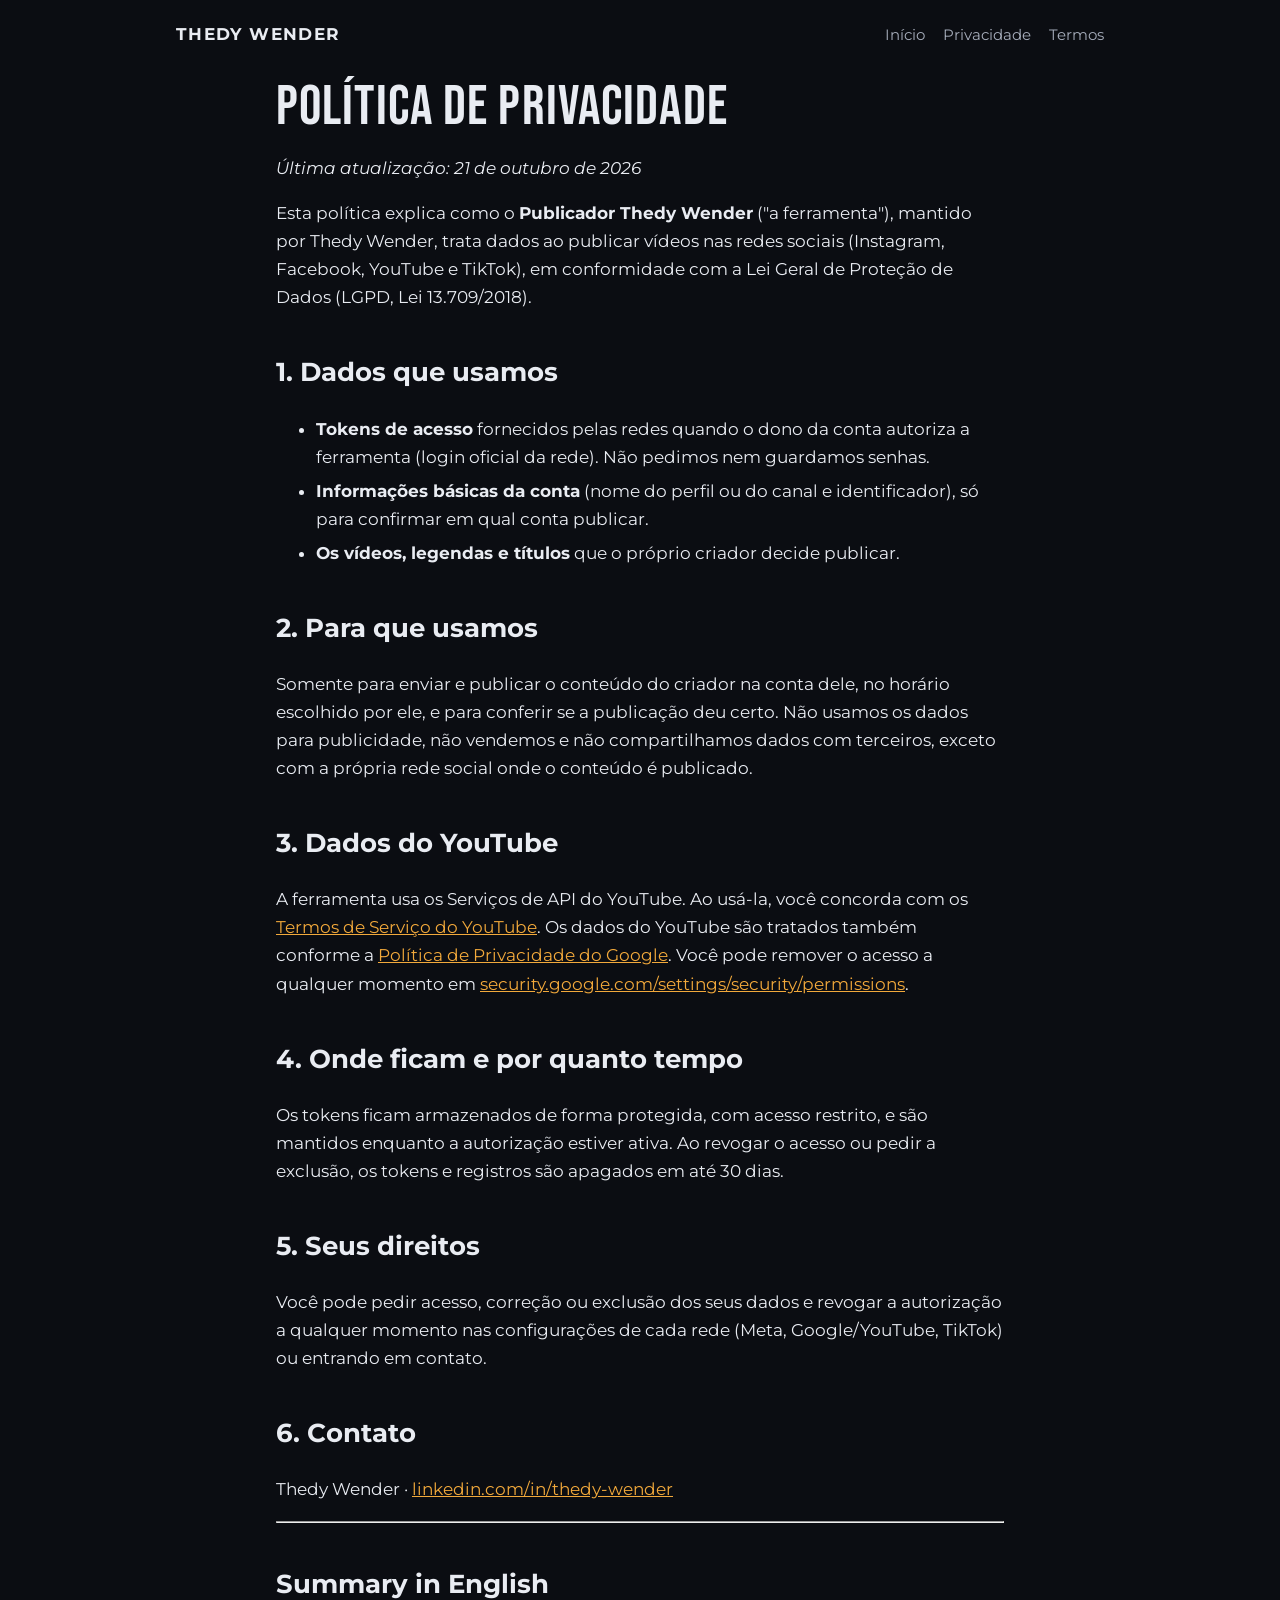
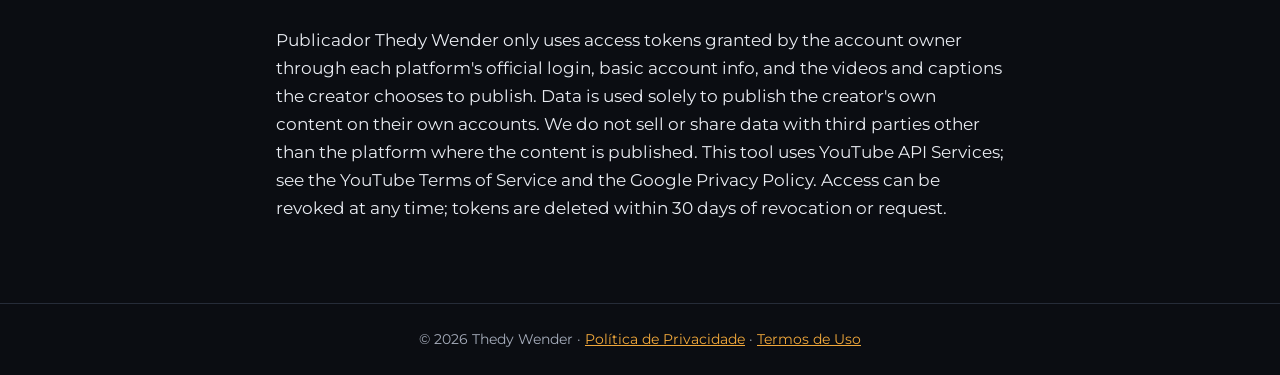
==== privacidade.html @ 7193b009 "Site do Publicador: início, privacidade, termos e callback do TikTok Co-Authored-By: Claude Opus 5.5" ====
<!doctype html><html lang="pt-BR"><head><meta charset="utf-8"><meta name="viewport" content="width=device-width,initial-scale=1"><link rel="preconnect" href="https://fonts.googleapis.com"><link href="https://fonts.googleapis.com/css2?family=Bebas+Neue&family=Montserrat:wght@400;600;700&display=swap" rel="stylesheet"><link rel="stylesheet" href="/estilo.css"><title>Política de Privacidade</title></head><body>
<header class="topo"><b>THEDY WENDER</b><nav><a href="/">Início</a><a href="/privacidade.html">Privacidade</a><a href="/termos.html">Termos</a></nav></header>
<main class="doc"><h1>Política de Privacidade</h1>
<p><em>Última atualização: 21 de outubro de 2026</em></p>
<p>Esta política explica como o <b>Publicador Thedy Wender</b> ("a ferramenta"), mantido por Thedy Wender, trata dados ao publicar vídeos nas redes sociais (Instagram, Facebook, YouTube e TikTok), em conformidade com a Lei Geral de Proteção de Dados (LGPD, Lei 13.709/2018).</p>
<h2>1. Dados que usamos</h2>
<ul><li><b>Tokens de acesso</b> fornecidos pelas redes quando o dono da conta autoriza a ferramenta (login oficial da rede). Não pedimos nem guardamos senhas.</li>
<li><b>Informações básicas da conta</b> (nome do perfil ou do canal e identificador), só para confirmar em qual conta publicar.</li>
<li><b>Os vídeos, legendas e títulos</b> que o próprio criador decide publicar.</li></ul>
<h2>2. Para que usamos</h2>
<p>Somente para enviar e publicar o conteúdo do criador na conta dele, no horário escolhido por ele, e para conferir se a publicação deu certo. Não usamos os dados para publicidade, não vendemos e não compartilhamos dados com terceiros, exceto com a própria rede social onde o conteúdo é publicado.</p>
<h2>3. Dados do YouTube</h2>
<p>A ferramenta usa os Serviços de API do YouTube. Ao usá-la, você concorda com os <a href="https://www.youtube.com/t/terms">Termos de Serviço do YouTube</a>. Os dados do YouTube são tratados também conforme a <a href="https://policies.google.com/privacy">Política de Privacidade do Google</a>. Você pode remover o acesso a qualquer momento em <a href="https://security.google.com/settings/security/permissions">security.google.com/settings/security/permissions</a>.</p>
<h2>4. Onde ficam e por quanto tempo</h2>
<p>Os tokens ficam armazenados de forma protegida, com acesso restrito, e são mantidos enquanto a autorização estiver ativa. Ao revogar o acesso ou pedir a exclusão, os tokens e registros são apagados em até 30 dias.</p>
<h2>5. Seus direitos</h2>
<p>Você pode pedir acesso, correção ou exclusão dos seus dados e revogar a autorização a qualquer momento nas configurações de cada rede (Meta, Google/YouTube, TikTok) ou entrando em contato.</p>
<h2>6. Contato</h2>
<p>Thedy Wender · <a href="https://www.linkedin.com/in/thedy-wender">linkedin.com/in/thedy-wender</a></p>
<hr><h2>Summary in English</h2>
<p>Publicador Thedy Wender only uses access tokens granted by the account owner through each platform's official login, basic account info, and the videos and captions the creator chooses to publish. Data is used solely to publish the creator's own content on their own accounts. We do not sell or share data with third parties other than the platform where the content is published. This tool uses YouTube API Services; see the YouTube Terms of Service and the Google Privacy Policy. Access can be revoked at any time; tokens are deleted within 30 days of revocation or request.</p>
</main>
<footer>© 2026 Thedy Wender · <a href="/privacidade.html">Política de Privacidade</a> · <a href="/termos.html">Termos de Uso</a></footer></body></html>
---- estilo.css ----
:root{--fundo:#0b0d12;--card:#141821;--texto:#e9ecf2;--suave:#a6adbb;--ambar:#f2a93b;--borda:#262c38}
*{box-sizing:border-box}
body{margin:0;background:var(--fundo);color:var(--texto);font:17px/1.65 "Montserrat",system-ui,sans-serif}
a{color:var(--ambar)}
.topo{display:flex;justify-content:space-between;align-items:center;max-width:960px;margin:0 auto;padding:20px 16px}
.topo b{letter-spacing:.08em}
.topo nav a{margin-left:18px;color:var(--suave);text-decoration:none;font-size:15px}
main{max-width:960px;margin:0 auto;padding:0 16px 64px}
.heroi{padding:56px 0 32px}
.heroi small{color:var(--ambar);letter-spacing:.18em;text-transform:uppercase;font-weight:600}
h1{font-family:"Bebas Neue",sans-serif;font-weight:400;font-size:clamp(44px,8vw,78px);line-height:1;margin:12px 0 18px;letter-spacing:.02em}
h2{margin-top:40px}
.heroi p{color:var(--suave);max-width:640px;font-size:19px}
.grade{display:grid;grid-template-columns:repeat(auto-fit,minmax(230px,1fr));gap:16px;margin-top:28px}
.card{background:var(--card);border:1px solid var(--borda);border-radius:14px;padding:20px}
.card h3{margin:0 0 6px;font-size:18px}
.card p{margin:0;color:var(--suave);font-size:15px}
.redes{color:var(--suave)}
.doc{max-width:760px}
.doc h1{font-size:clamp(38px,6vw,56px)}
.doc li{margin:6px 0}
footer{border-top:1px solid var(--borda);color:var(--suave);font-size:14px;text-align:center;padding:24px 16px}
code{background:var(--card);padding:2px 6px;border-radius:6px;word-break:break-all}
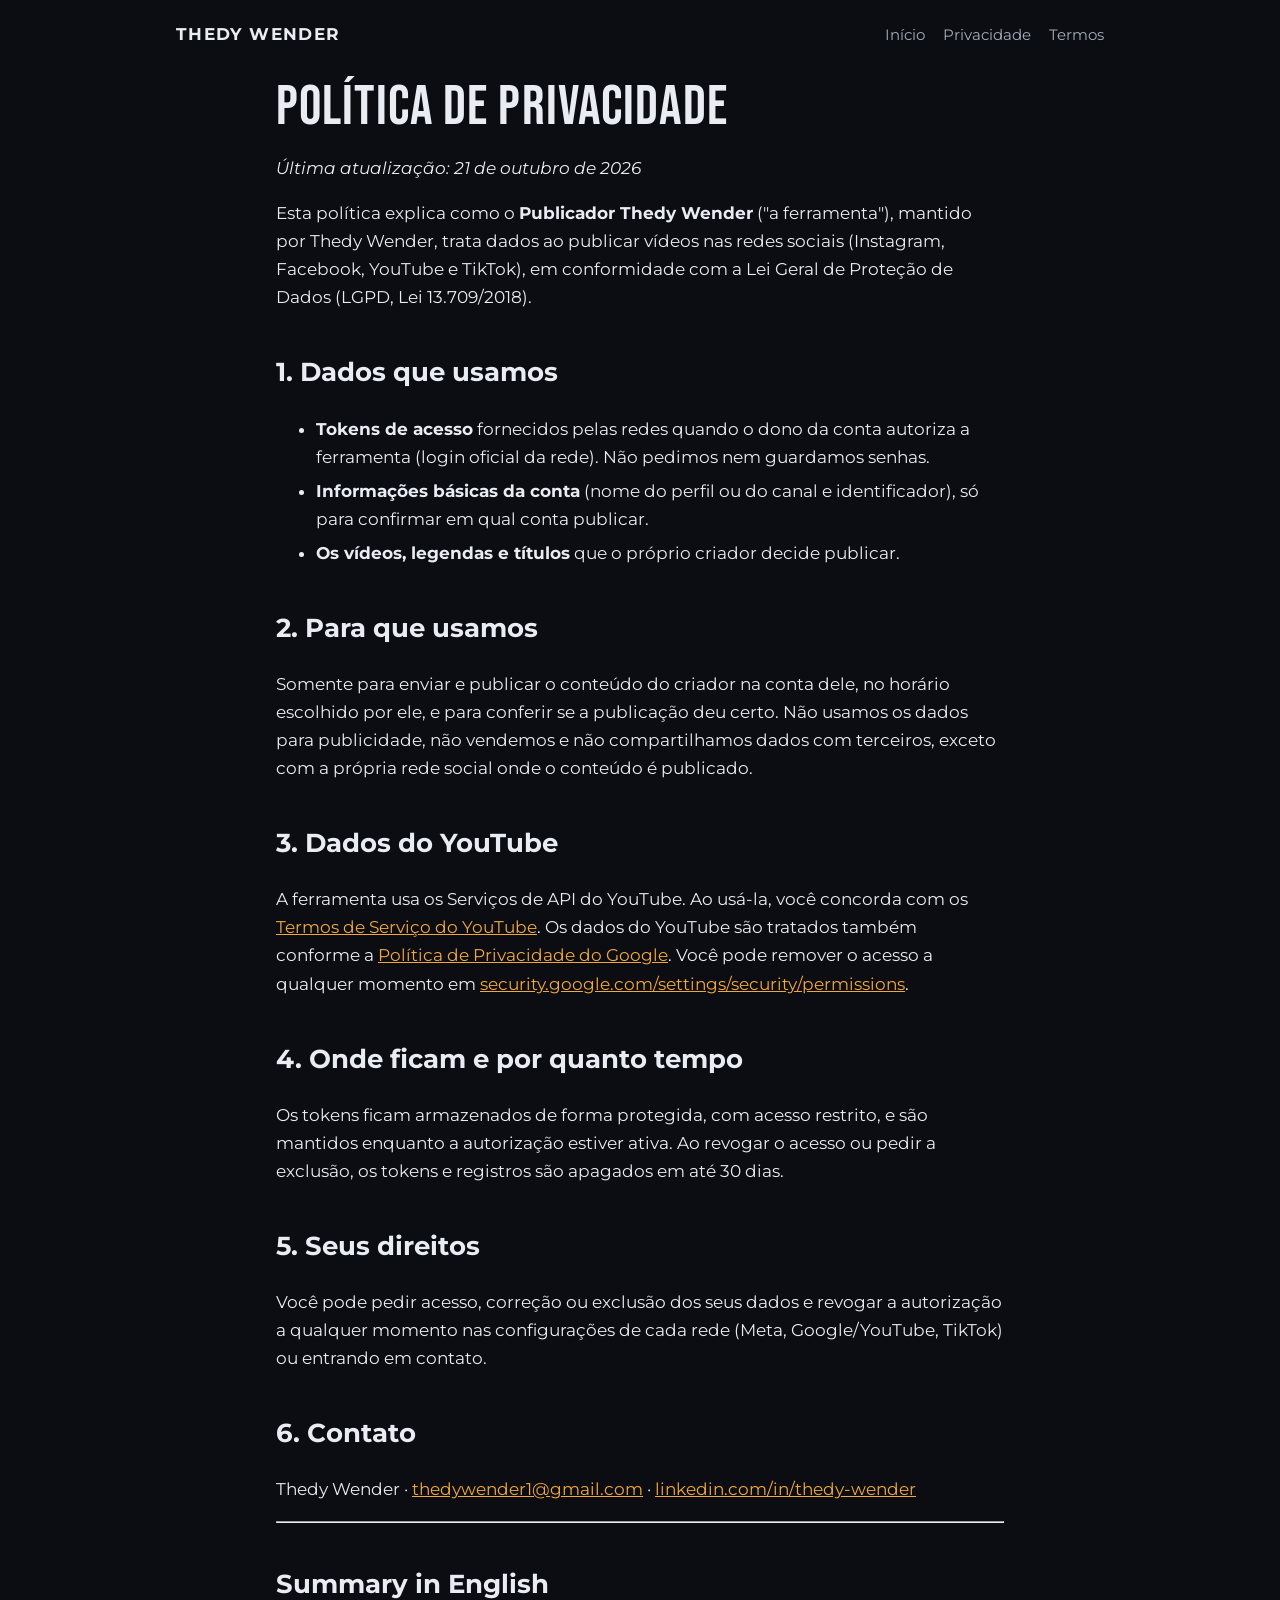
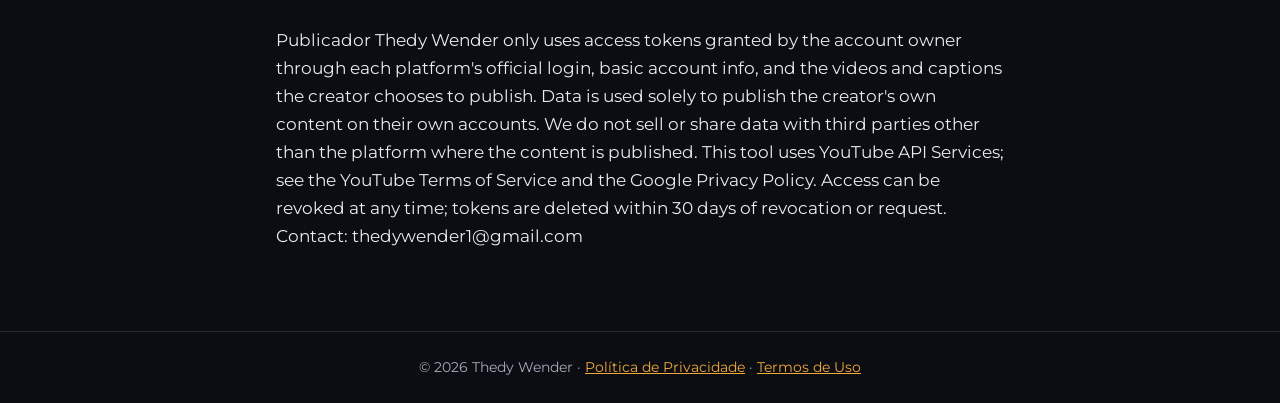
==== commit 461407e8: "Contato por e-mail Co-Authored-By: Claude Opus 5.5 <noreply@anthropic.com>" ====
--- a/privacidade.html
+++ b/privacidade.html
@@ -16,8 +16,8 @@
 <h2>5. Seus direitos</h2>
 <p>Você pode pedir acesso, correção ou exclusão dos seus dados e revogar a autorização a qualquer momento nas configurações de cada rede (Meta, Google/YouTube, TikTok) ou entrando em contato.</p>
 <h2>6. Contato</h2>
-<p>Thedy Wender · <a href="https://www.linkedin.com/in/thedy-wender">linkedin.com/in/thedy-wender</a></p>
+<p>Thedy Wender · <a href="mailto:thedywender1@gmail.com">thedywender1@gmail.com</a> · <a href="https://www.linkedin.com/in/thedy-wender">linkedin.com/in/thedy-wender</a></p>
 <hr><h2>Summary in English</h2>
-<p>Publicador Thedy Wender only uses access tokens granted by the account owner through each platform's official login, basic account info, and the videos and captions the creator chooses to publish. Data is used solely to publish the creator's own content on their own accounts. We do not sell or share data with third parties other than the platform where the content is published. This tool uses YouTube API Services; see the YouTube Terms of Service and the Google Privacy Policy. Access can be revoked at any time; tokens are deleted within 30 days of revocation or request.</p>
+<p>Publicador Thedy Wender only uses access tokens granted by the account owner through each platform's official login, basic account info, and the videos and captions the creator chooses to publish. Data is used solely to publish the creator's own content on their own accounts. We do not sell or share data with third parties other than the platform where the content is published. This tool uses YouTube API Services; see the YouTube Terms of Service and the Google Privacy Policy. Access can be revoked at any time; tokens are deleted within 30 days of revocation or request. Contact: thedywender1@gmail.com</p>
 </main>
 <footer>© 2026 Thedy Wender · <a href="/privacidade.html">Política de Privacidade</a> · <a href="/termos.html">Termos de Uso</a></footer></body></html>
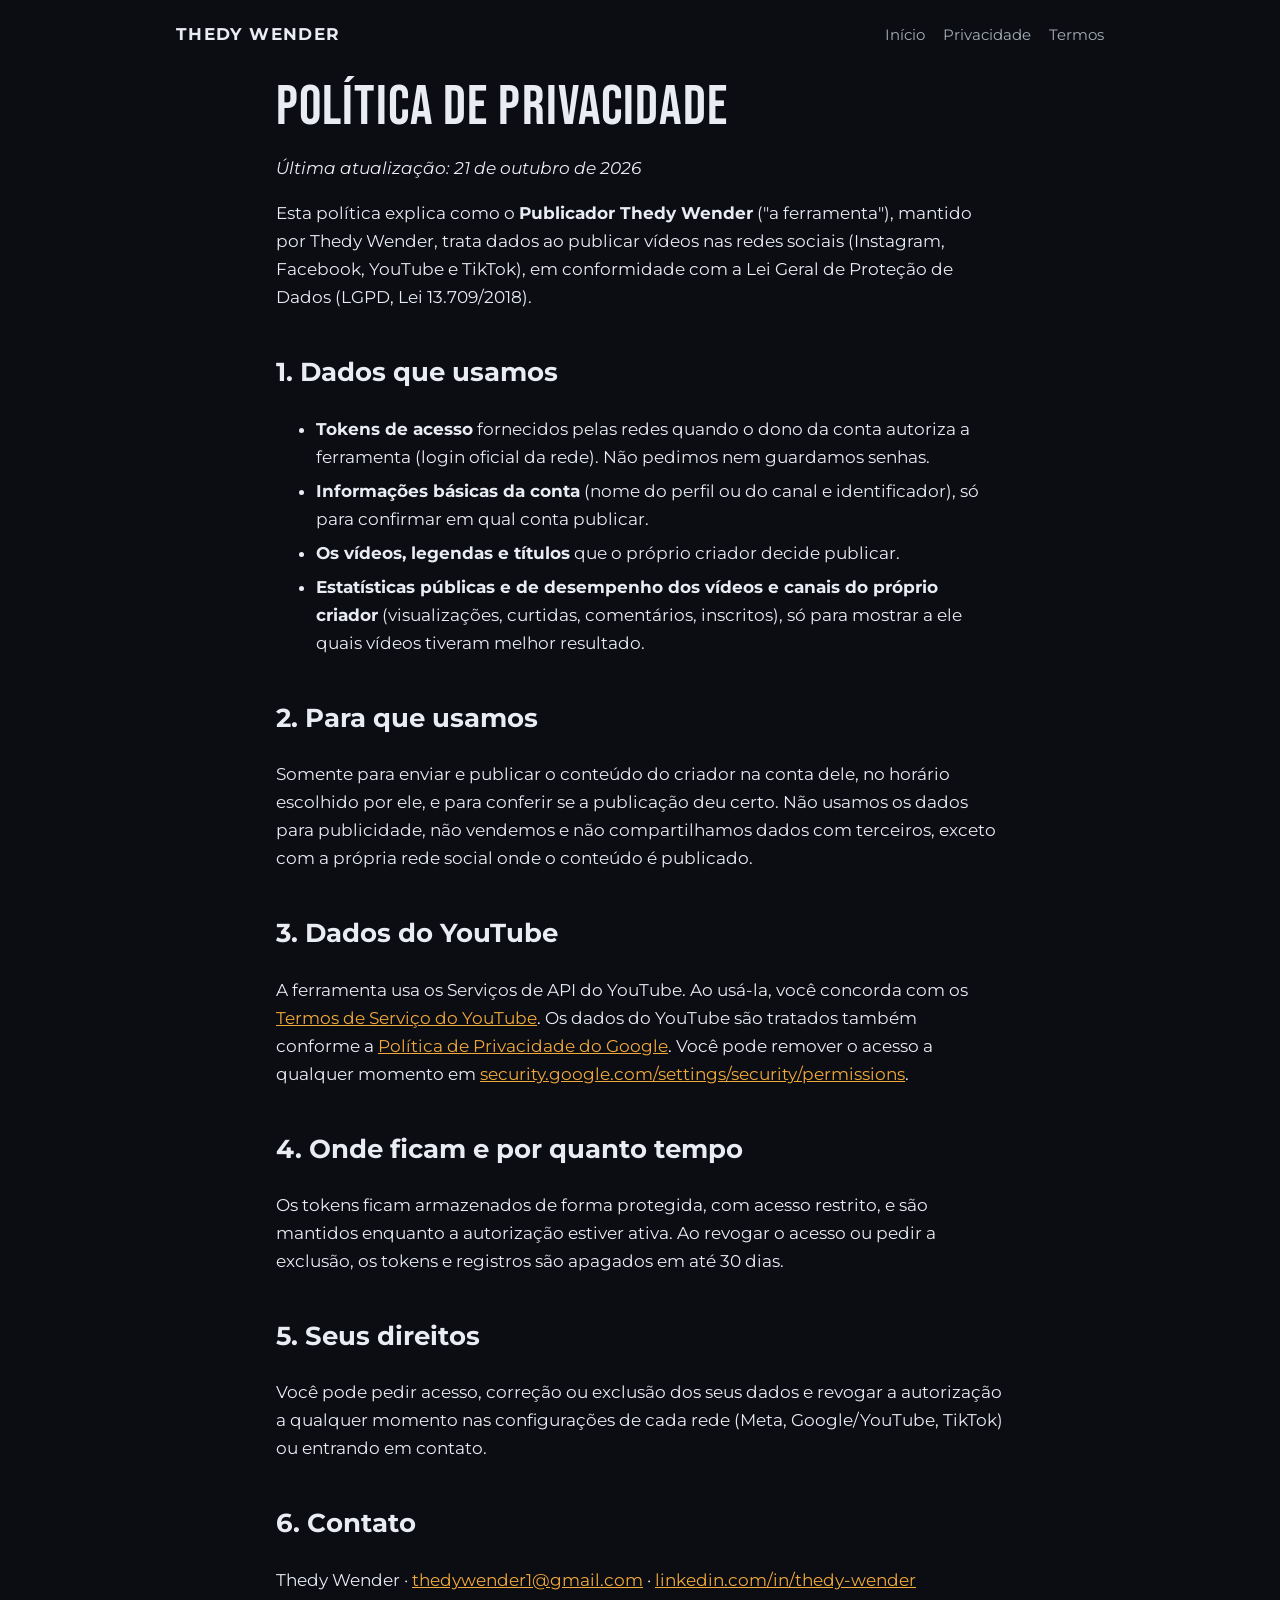
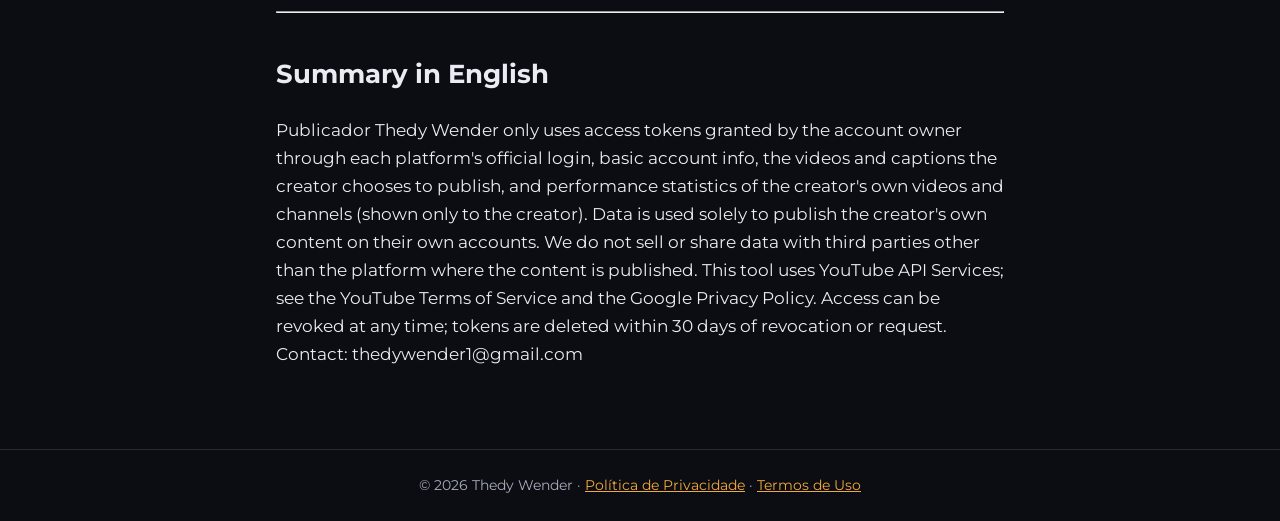
==== commit fb9b4cb2: "Privacidade: leitura das estatísticas do próprio canal (auditoria da API do YouTube) Co-Authored-By:" ====
--- a/privacidade.html
+++ b/privacidade.html
@@ -6,7 +6,8 @@
 <h2>1. Dados que usamos</h2>
 <ul><li><b>Tokens de acesso</b> fornecidos pelas redes quando o dono da conta autoriza a ferramenta (login oficial da rede). Não pedimos nem guardamos senhas.</li>
 <li><b>Informações básicas da conta</b> (nome do perfil ou do canal e identificador), só para confirmar em qual conta publicar.</li>
-<li><b>Os vídeos, legendas e títulos</b> que o próprio criador decide publicar.</li></ul>
+<li><b>Os vídeos, legendas e títulos</b> que o próprio criador decide publicar.</li>
+<li><b>Estatísticas públicas e de desempenho dos vídeos e canais do próprio criador</b> (visualizações, curtidas, comentários, inscritos), só para mostrar a ele quais vídeos tiveram melhor resultado.</li></ul>
 <h2>2. Para que usamos</h2>
 <p>Somente para enviar e publicar o conteúdo do criador na conta dele, no horário escolhido por ele, e para conferir se a publicação deu certo. Não usamos os dados para publicidade, não vendemos e não compartilhamos dados com terceiros, exceto com a própria rede social onde o conteúdo é publicado.</p>
 <h2>3. Dados do YouTube</h2>
@@ -18,6 +19,6 @@
 <h2>6. Contato</h2>
 <p>Thedy Wender · <a href="mailto:thedywender1@gmail.com">thedywender1@gmail.com</a> · <a href="https://www.linkedin.com/in/thedy-wender">linkedin.com/in/thedy-wender</a></p>
 <hr><h2>Summary in English</h2>
-<p>Publicador Thedy Wender only uses access tokens granted by the account owner through each platform's official login, basic account info, and the videos and captions the creator chooses to publish. Data is used solely to publish the creator's own content on their own accounts. We do not sell or share data with third parties other than the platform where the content is published. This tool uses YouTube API Services; see the YouTube Terms of Service and the Google Privacy Policy. Access can be revoked at any time; tokens are deleted within 30 days of revocation or request. Contact: thedywender1@gmail.com</p>
+<p>Publicador Thedy Wender only uses access tokens granted by the account owner through each platform's official login, basic account info, the videos and captions the creator chooses to publish, and performance statistics of the creator's own videos and channels (shown only to the creator). Data is used solely to publish the creator's own content on their own accounts. We do not sell or share data with third parties other than the platform where the content is published. This tool uses YouTube API Services; see the YouTube Terms of Service and the Google Privacy Policy. Access can be revoked at any time; tokens are deleted within 30 days of revocation or request. Contact: thedywender1@gmail.com</p>
 </main>
 <footer>© 2026 Thedy Wender · <a href="/privacidade.html">Política de Privacidade</a> · <a href="/termos.html">Termos de Uso</a></footer></body></html>
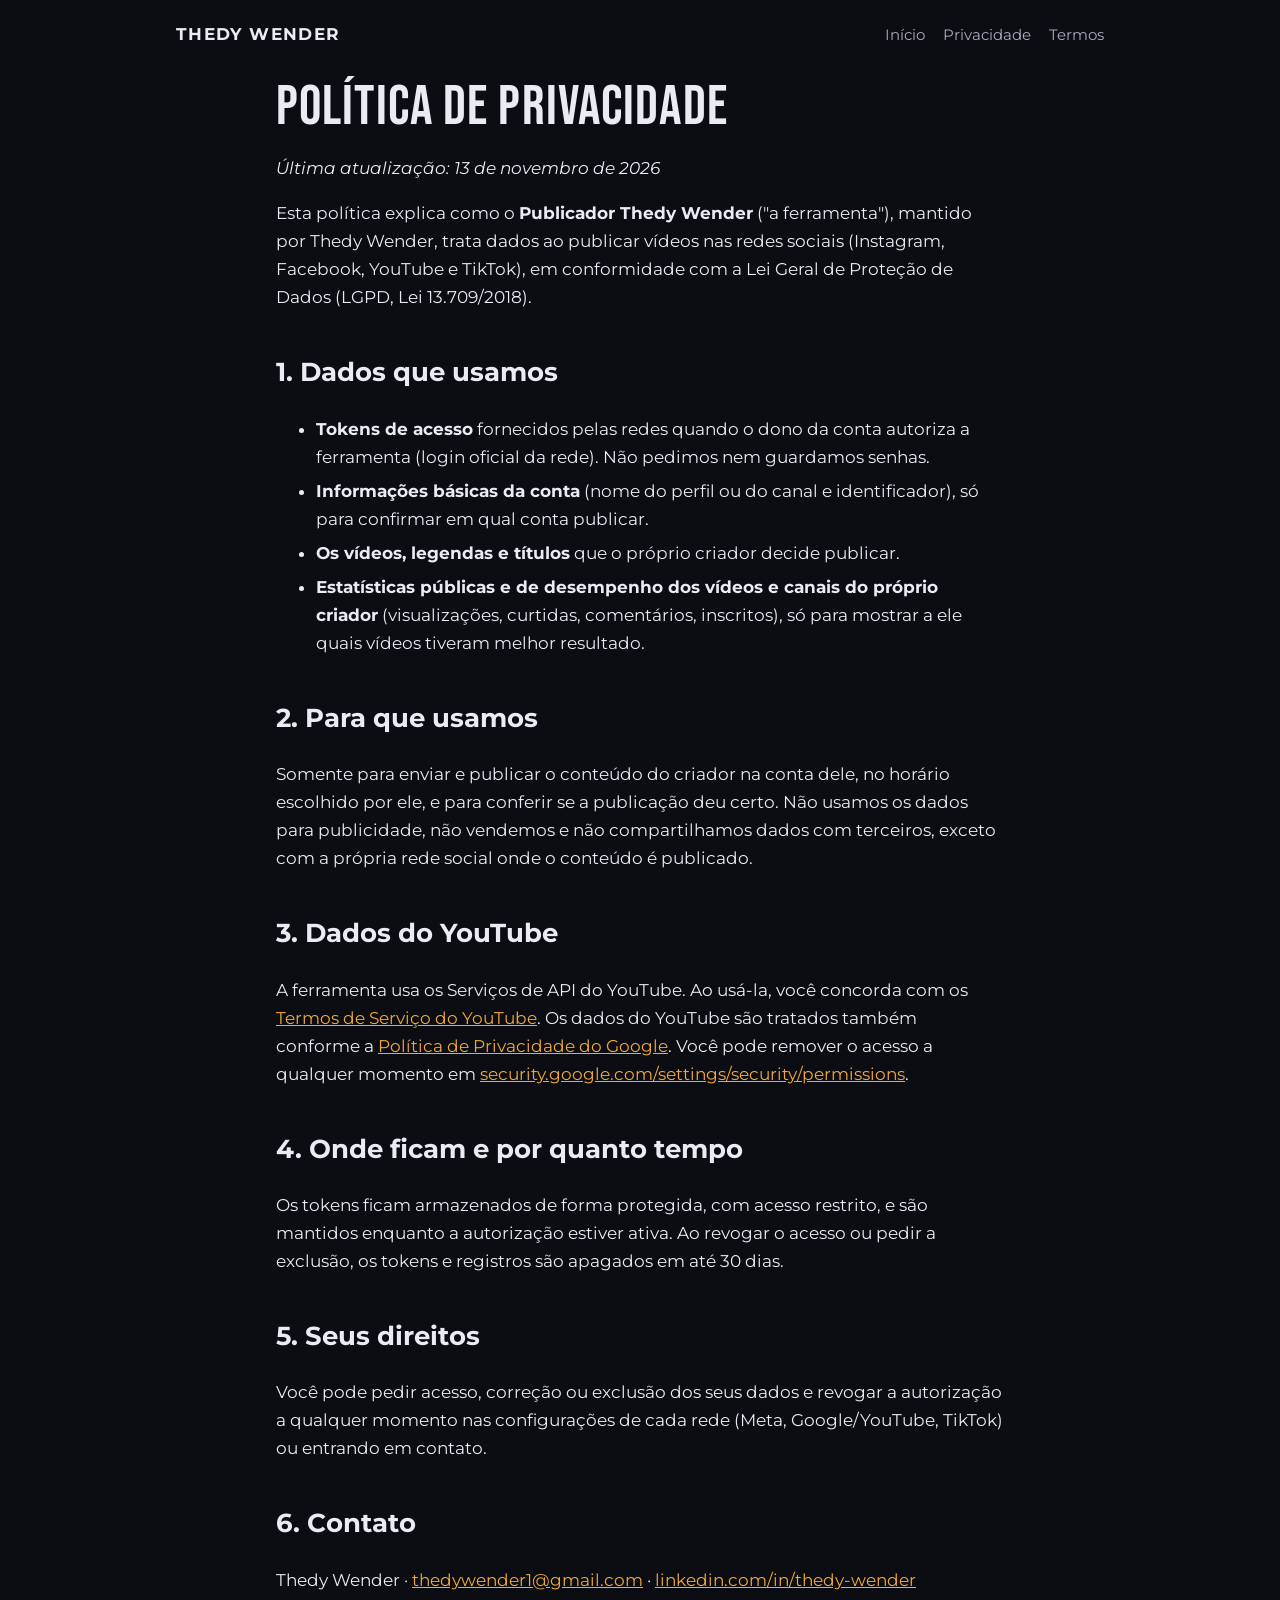
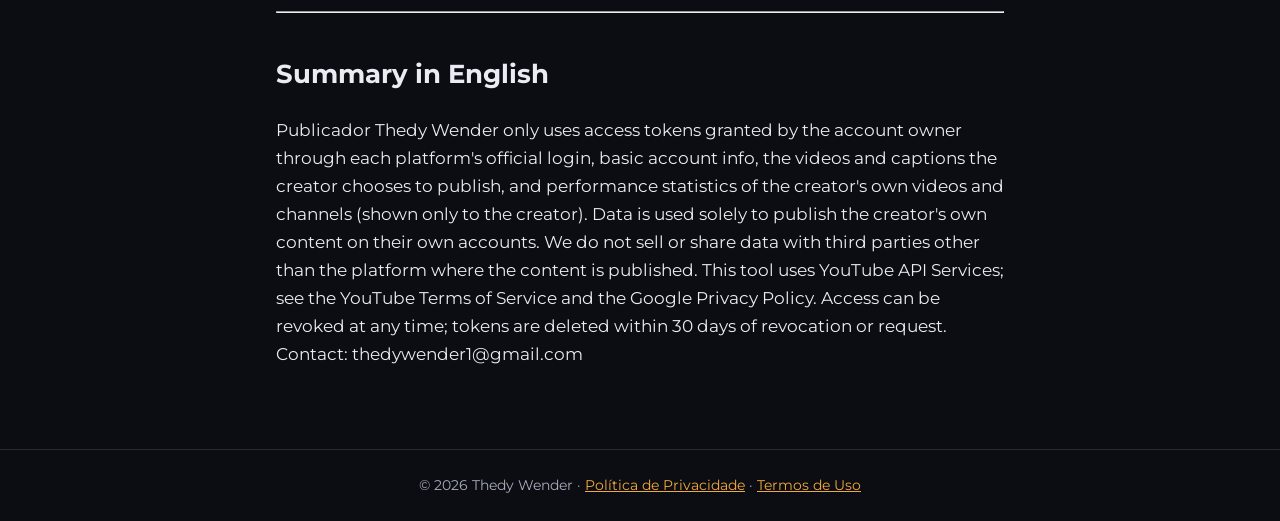
==== commit e8e43830: "Privacidade: data de atualização Co-Authored-By: Claude Opus 5.5 <noreply@anthropic.com>" ====
--- a/privacidade.html
+++ b/privacidade.html
@@ -1,7 +1,7 @@
 <!doctype html><html lang="pt-BR"><head><meta charset="utf-8"><meta name="viewport" content="width=device-width,initial-scale=1"><link rel="preconnect" href="https://fonts.googleapis.com"><link href="https://fonts.googleapis.com/css2?family=Bebas+Neue&family=Montserrat:wght@400;600;700&display=swap" rel="stylesheet"><link rel="stylesheet" href="/estilo.css"><title>Política de Privacidade</title></head><body>
 <header class="topo"><b>THEDY WENDER</b><nav><a href="/">Início</a><a href="/privacidade.html">Privacidade</a><a href="/termos.html">Termos</a></nav></header>
 <main class="doc"><h1>Política de Privacidade</h1>
-<p><em>Última atualização: 21 de outubro de 2026</em></p>
+<p><em>Última atualização: 13 de novembro de 2026</em></p>
 <p>Esta política explica como o <b>Publicador Thedy Wender</b> ("a ferramenta"), mantido por Thedy Wender, trata dados ao publicar vídeos nas redes sociais (Instagram, Facebook, YouTube e TikTok), em conformidade com a Lei Geral de Proteção de Dados (LGPD, Lei 13.709/2018).</p>
 <h2>1. Dados que usamos</h2>
 <ul><li><b>Tokens de acesso</b> fornecidos pelas redes quando o dono da conta autoriza a ferramenta (login oficial da rede). Não pedimos nem guardamos senhas.</li>
